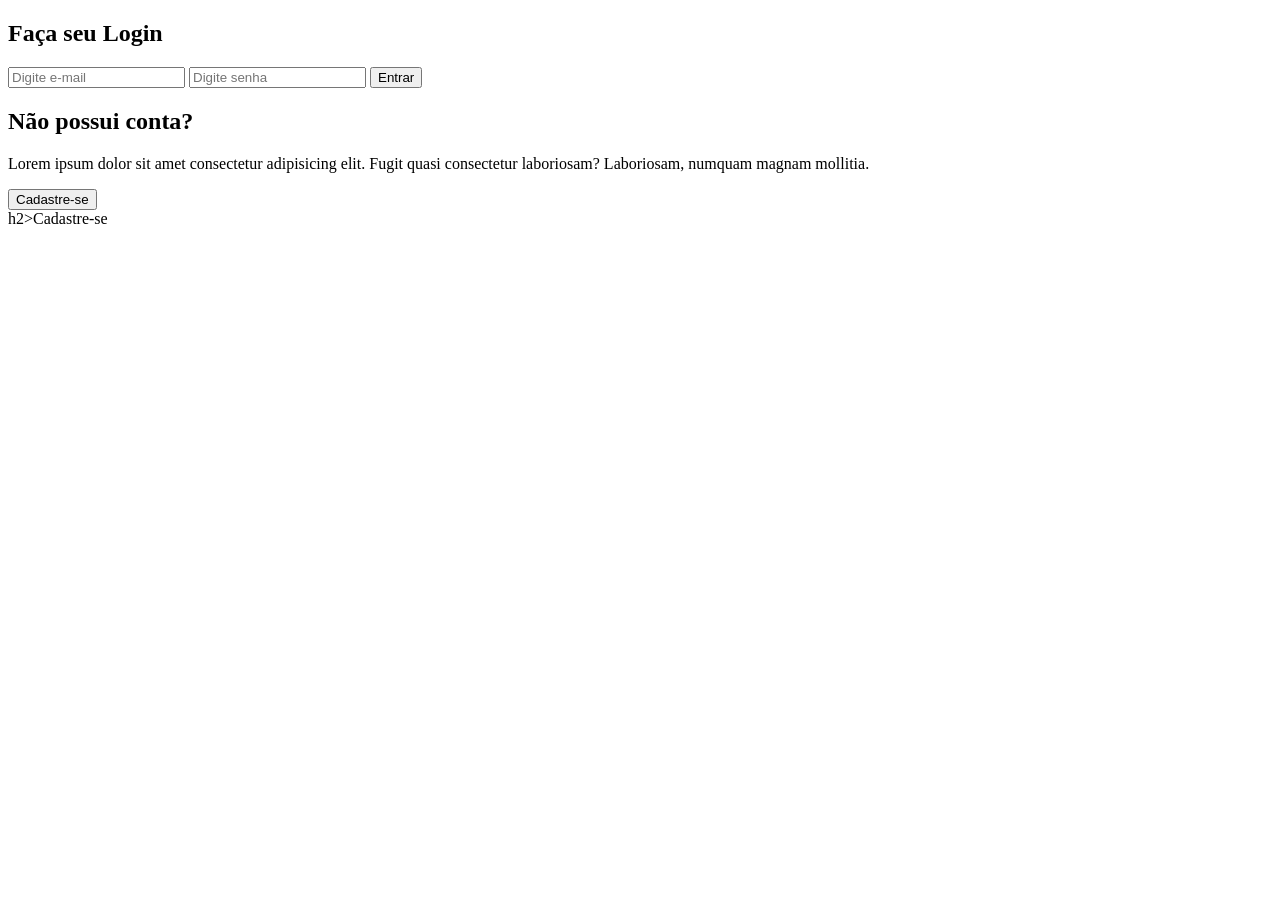
==== interactive-forms/index.html @ 97f94630 "feat (interactive-forms): add html, css and js structure" ====
<!doctype html>
<html lang="pt-BR">
  <head>
    <meta charset="UTF-8" />
    <meta name="viewport" content="width=device-width, initial-scale=1.0" />
    <title>Formulário Interativo</title>
  </head>
  <body>
    <section class="divPai">
      <div class="card">
        <div class="leftContainer">
          <div class="formLogin">
            <h2>Faça seu Login</h2>

            <form>
              <input type="text" placeholder="Digite e-mail" />
              <input type="password" placeholder="Digite senha" />
              <button type="submit">Entrar</button>
            </form>
          </div>

          <div class="containerLogin">
            <h2>Não possui conta?</h2>
            <p>
              Lorem ipsum dolor sit amet consectetur adipisicing elit. Fugit
              quasi consectetur laboriosam? Laboriosam, numquam magnam mollitia.
            </p>

            <button class="btnRegister">Cadastre-se</button>
          </div>
        </div>

        <div class="rightContainer">
          <div class="formCadastro">
            h2>Cadastre-se</h2>
          </div>
        </div>
      </div>
    </section>
  </body>
</html>
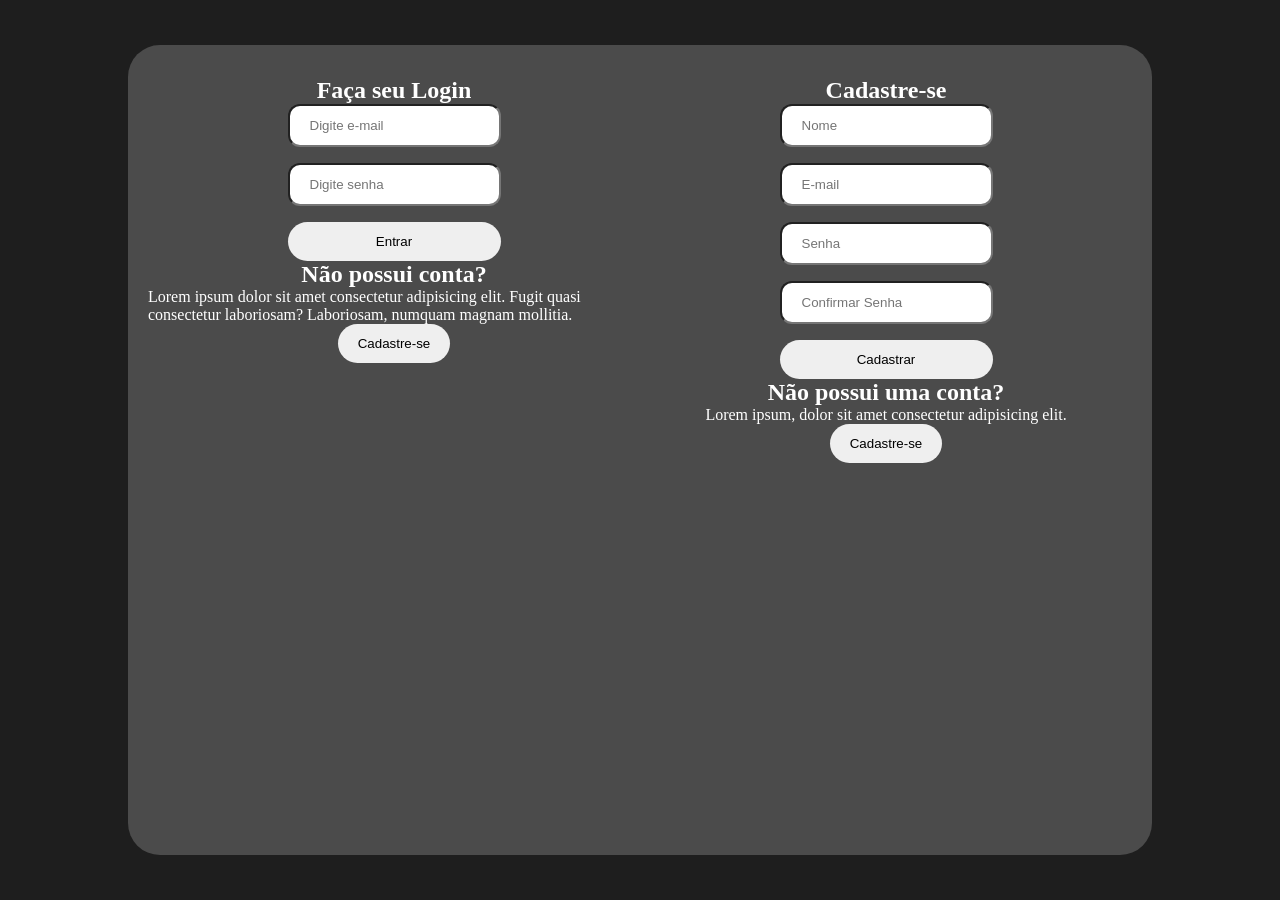
==== commit 30344bbc: "feat (interactive-forms): add initial styles in css" ====
--- a/interactive-forms/index.html
+++ b/interactive-forms/index.html
@@ -4,6 +4,8 @@
     <meta charset="UTF-8" />
     <meta name="viewport" content="width=device-width, initial-scale=1.0" />
     <title>Formulário Interativo</title>
+
+    <link rel="stylesheet" href="style.css" />
   </head>
   <body>
     <section class="divPai">
@@ -32,7 +34,23 @@
 
         <div class="rightContainer">
           <div class="formCadastro">
-            h2>Cadastre-se</h2>
+            <h2>Cadastre-se</h2>
+
+            <form>
+              <input type="text" placeholder="Nome" />
+              <input type="email" placeholder="E-mail" />
+              <input type="password" placeholder="Senha" />
+              <input type="password" placeholder="Confirmar Senha" />
+
+              <button type="submit">Cadastrar</button>
+            </form>
+          </div>
+
+          <div class="facaCadastro">
+            <h2>Não possui uma conta?</h2>
+
+            <p>Lorem ipsum, dolor sit amet consectetur adipisicing elit.</p>
+            <button>Cadastre-se</button>
           </div>
         </div>
       </div>
--- a/interactive-forms/style.css
+++ b/interactive-forms/style.css
@@ -0,0 +1,70 @@
+* {
+  margin: 0;
+  padding: 0;
+  box-sizing: border-box;
+}
+
+body {
+  color: white;
+}
+
+.divPai {
+  width: 100%;
+  height: 100vh;
+  background-color: #1e1e1e;
+
+  display: flex;
+  justify-content: center;
+  align-items: center;
+}
+
+.card {
+  width: 80%;
+  height: 90vh;
+  background-color: rgba(255 255 255 / 0.2);
+  border-radius: 32px;
+  padding: 32px 20px;
+
+  display: flex;
+  justify-self: center;
+  align-items: center;
+  position: relative;
+}
+
+.leftContainer,
+.rightContainer {
+  width: 50%;
+  height: 100%;
+
+  display: flex;
+  flex-direction: column;
+  justify-self: center;
+  align-items: center;
+}
+
+.formLogin,
+.containerLogin,
+.formCadastro,
+.facaCadastro {
+  display: flex;
+  flex-direction: column;
+  justify-content: center;
+  align-items: center;
+}
+
+form {
+  display: flex;
+  flex-direction: column;
+  gap: 16px;
+}
+
+input {
+  padding: 12px 20px;
+  border-radius: 12px;
+}
+
+button {
+  padding: 12px 20px;
+  border-radius: 20px;
+  border: none;
+}
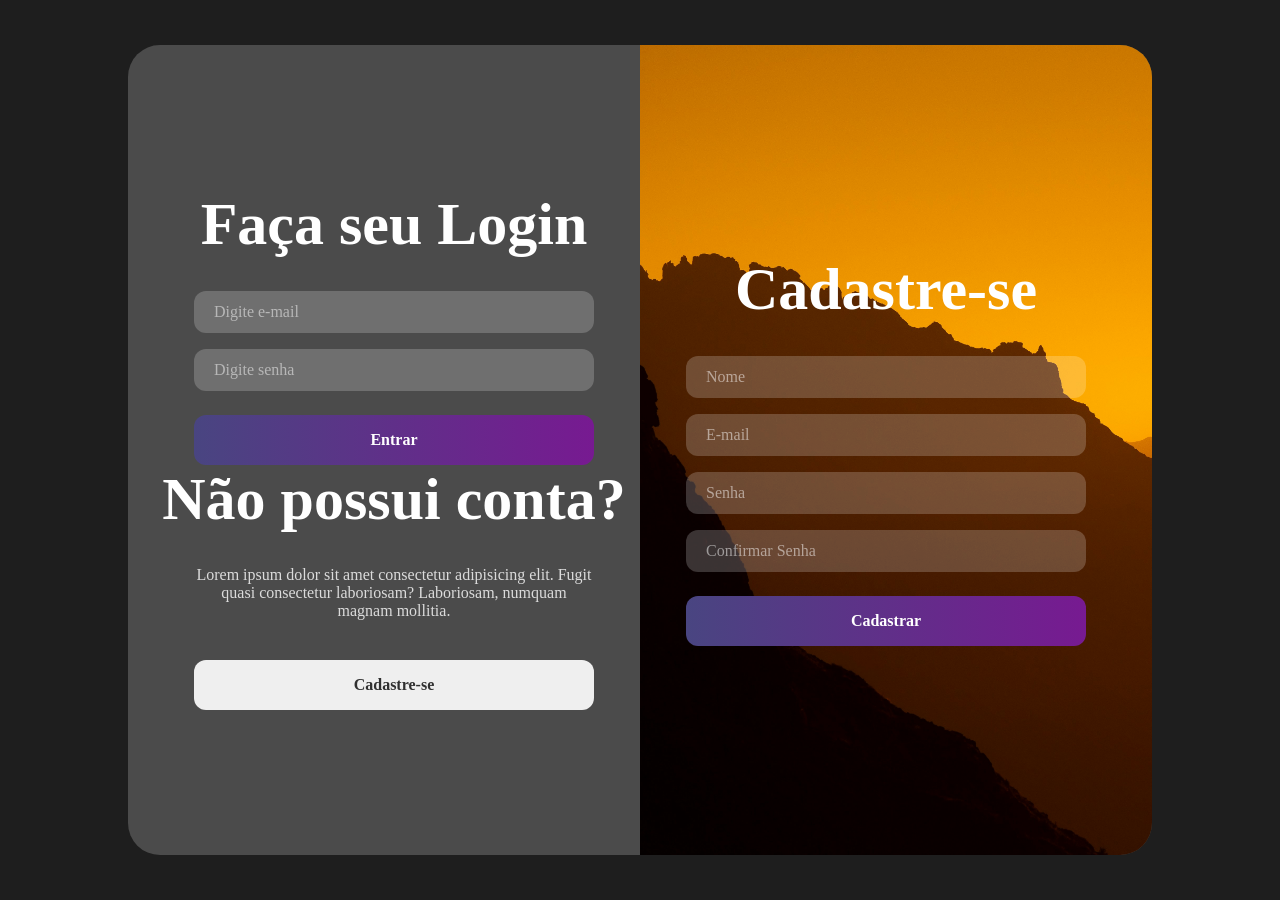
==== commit a6487c4c: "feat(interactive-forms): add login active in css" ====
--- a/interactive-forms/index.html
+++ b/interactive-forms/index.html
@@ -9,7 +9,7 @@
   </head>
   <body>
     <section class="divPai">
-      <div class="card">
+      <div class="card loginActive">
         <div class="leftContainer">
           <div class="formLogin">
             <h2>Faça seu Login</h2>
--- a/interactive-forms/style.css
+++ b/interactive-forms/style.css
@@ -1,11 +1,67 @@
+@import url(assets/styles/font.css);
+
 * {
   margin: 0;
   padding: 0;
   box-sizing: border-box;
+  font-family: 'Nexa';
+  font-weight: 400;
 }
 
 body {
   color: white;
+}
+
+form {
+  display: flex;
+  flex-direction: column;
+  gap: 16px;
+
+  button {
+    background: linear-gradient(90deg, #494581 0%, #771a91 100%);
+    color: #fff;
+  }
+}
+
+input,
+button {
+  padding: 12px 20px;
+  border-radius: 12px;
+  border: none;
+  outline: none;
+  font-size: 16px;
+  width: 400px;
+}
+
+input {
+  background-color: rgba(255 255 255 / 0.2);
+  color: rgba(255 255 255 / 0.8);
+}
+
+input::placeholder {
+  color: rgba(255 255 255 / 0.5);
+}
+
+button {
+  margin-top: 8px;
+  font-weight: 700;
+  color: rgba(0 0 0 /0.8);
+  padding: 16px;
+  cursor: pointer;
+}
+
+h2 {
+  margin-bottom: 32px;
+  font-size: 60px;
+  font-weight: 700;
+  text-align: center;
+}
+
+p {
+  margin-bottom: 32px;
+  width: 400px;
+  text-align: center;
+  color: rgba(255 255 255 / 0.8);
 }
 
 .divPai {
@@ -26,9 +82,11 @@
   padding: 32px 20px;
 
   display: flex;
-  justify-self: center;
+  justify-content: center;
   align-items: center;
   position: relative;
+
+  overflow: hidden;
 }
 
 .leftContainer,
@@ -38,8 +96,10 @@
 
   display: flex;
   flex-direction: column;
-  justify-self: center;
+  justify-content: center;
   align-items: center;
+
+  z-index: 1;
 }
 
 .formLogin,
@@ -52,19 +112,46 @@
   align-items: center;
 }
 
-form {
-  display: flex;
-  flex-direction: column;
-  gap: 16px;
+.facaLogin,
+.facaCadastro {
+  position: absolute;
+
+  h2,
+  p {
+    color: rgba(0 0 0 /0.8);
+  }
+
+  button {
+    background-color: rgba(255 255 255 / 0.2);
+    box-shadow: 0 2px 8px black;
+  }
 }
 
-input {
-  padding: 12px 20px;
-  border-radius: 12px;
+.card::after {
+  width: 100%;
+  height: 100%;
+  content: '';
+  background-image: url('assets/background.jpg');
+  position: absolute;
+  top: 0;
+  right: 0;
+  background-size: cover;
+  background-position: center;
+  z-index: 0;
 }
 
-button {
-  padding: 12px 20px;
-  border-radius: 20px;
-  border: none;
+/* Login Active */
+
+.card.loginActive .facaLogin {
+  opacity: 0;
+  pointer-events: none;
 }
+
+.card.loginActive .facaCadastro {
+  opacity: 0;
+  pointer-events: none;
+}
+
+.card.loginActive::after {
+  transform: translateX(50%);
+}
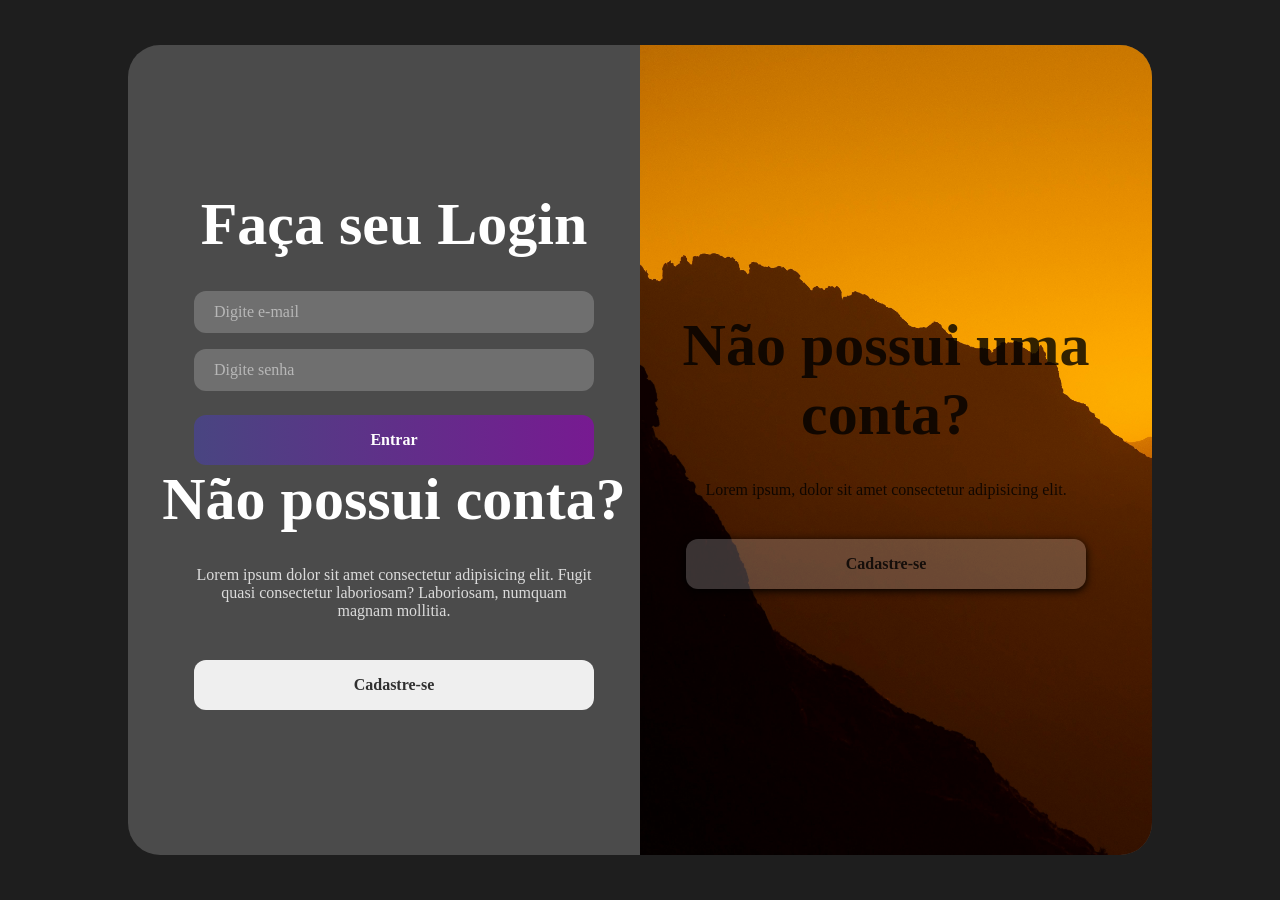
==== commit 24f4223a: "feat(interactive-form): added transitions" ====
--- a/interactive-forms/index.html
+++ b/interactive-forms/index.html
@@ -6,6 +6,7 @@
     <title>Formulário Interativo</title>
 
     <link rel="stylesheet" href="style.css" />
+    <script src="script.js" defer></script>
   </head>
   <body>
     <section class="divPai">
@@ -17,7 +18,7 @@
             <form>
               <input type="text" placeholder="Digite e-mail" />
               <input type="password" placeholder="Digite senha" />
-              <button type="submit">Entrar</button>
+              <button type="submit" class="loginButton">Entrar</button>
             </form>
           </div>
 
--- a/interactive-forms/style.css
+++ b/interactive-forms/style.css
@@ -48,6 +48,11 @@
   color: rgba(0 0 0 /0.8);
   padding: 16px;
   cursor: pointer;
+  transition: all 0.3s;
+}
+
+button:hover {
+  transform: translateY(-2px);
 }
 
 h2 {
@@ -148,6 +153,17 @@
 }
 
 .card.loginActive .facaCadastro {
+  transform: translateX(0);
+  transition: all 0.3s 0.3s;
+  opacity: 1;
+}
+
+.card.loginActive .formLogin {
+  transition: all 0.3s 0.3s;
+  opacity: 1;
+}
+
+.card.loginActive .formCadastro {
   opacity: 0;
   pointer-events: none;
 }
@@ -155,3 +171,56 @@
 .card.loginActive::after {
   transform: translateX(50%);
 }
+
+/* Cadastro Active */
+
+.card.cadastroActive .facaCadastro {
+  opacity: 0;
+  pointer-events: none;
+}
+
+.card.cadastroActive .formLogin {
+  opacity: 0;
+  pointer-events: none;
+}
+
+.card.cadastroActive::after {
+  transform: translateX(50%);
+}
+
+.card.cadastroActive .facaLogin {
+  transform: translateX(0);
+  transition: all 0.3s 0.3s;
+  opacity: 1;
+}
+
+.card.cadastroActive .formCadastro {
+  transition: all 0.3s 0.3s;
+  opacity: 1;
+}
+
+/* Transitions */
+
+.card::after {
+  transition: all 0.5s;
+}
+
+.facaCadastro {
+  transition: all 0.3s 0;
+  transform: translateX(200%);
+}
+
+.formLogin {
+  opacity: 0;
+  transition: all 0.3s 0;
+}
+
+.facaLogin {
+  transition: all 0.3s 0;
+  transform: translateX(-200%);
+}
+
+.formCadastro {
+  opacity: 0;
+  transition: all 0.3s 0;
+}
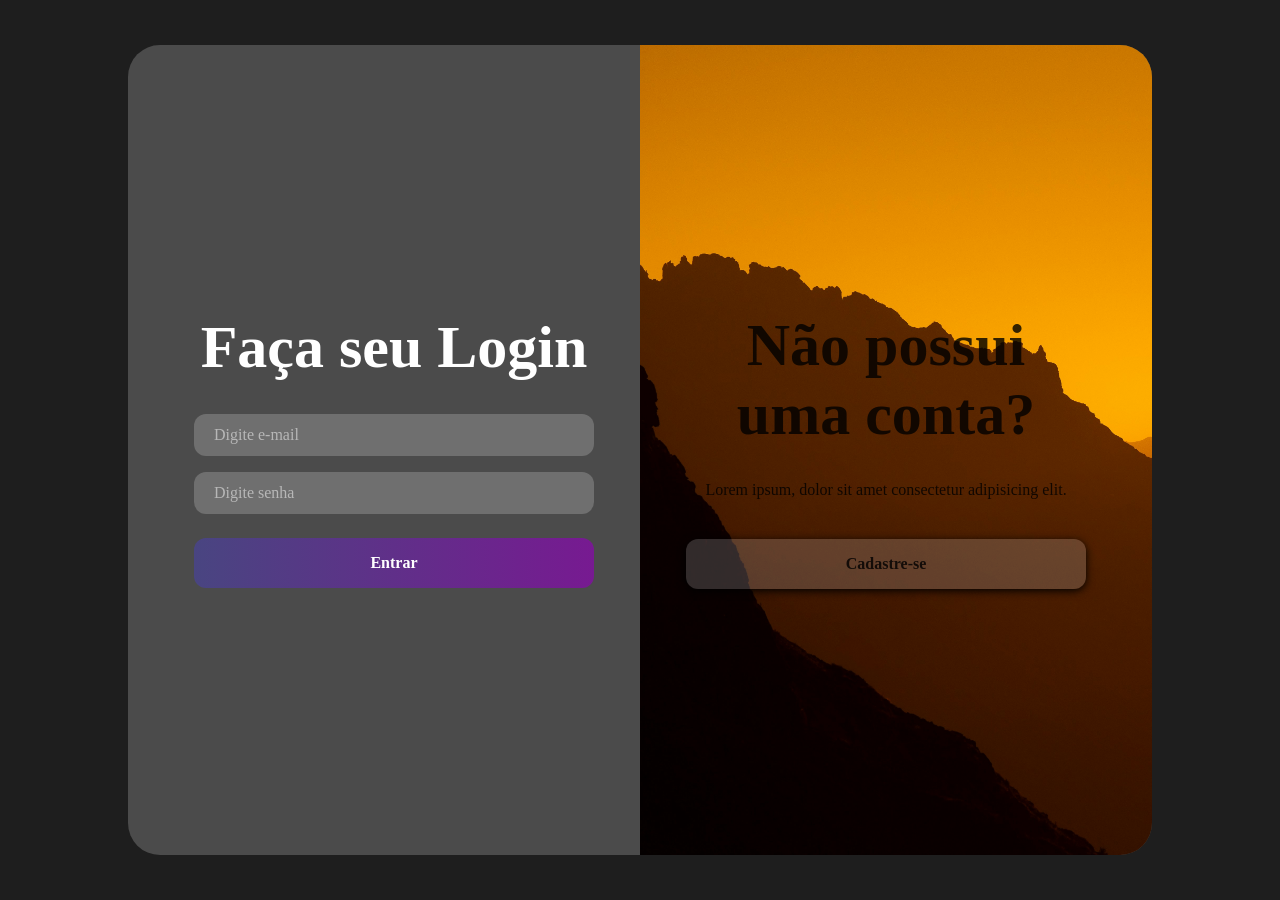
==== commit 9637b881: "fix(interactive forms): fix transitions between login and sign-up" ====
--- a/interactive-forms/index.html
+++ b/interactive-forms/index.html
@@ -18,18 +18,18 @@
             <form>
               <input type="text" placeholder="Digite e-mail" />
               <input type="password" placeholder="Digite senha" />
-              <button type="submit" class="loginButton">Entrar</button>
+              <button type="submit">Entrar</button>
             </form>
           </div>
 
-          <div class="containerLogin">
-            <h2>Não possui conta?</h2>
+          <div class="facaLogin">
+            <h2>Já possui uma conta?</h2>
             <p>
               Lorem ipsum dolor sit amet consectetur adipisicing elit. Fugit
               quasi consectetur laboriosam? Laboriosam, numquam magnam mollitia.
             </p>
 
-            <button class="btnRegister">Cadastre-se</button>
+            <button class="loginButton">Faça login</button>
           </div>
         </div>
 
@@ -48,10 +48,10 @@
           </div>
 
           <div class="facaCadastro">
-            <h2>Não possui uma conta?</h2>
+            <h2>Não possui <br />uma conta?</h2>
 
             <p>Lorem ipsum, dolor sit amet consectetur adipisicing elit.</p>
-            <button>Cadastre-se</button>
+            <button class="btnRegister">Cadastre-se</button>
           </div>
         </div>
       </div>
--- a/interactive-forms/style.css
+++ b/interactive-forms/style.css
@@ -108,7 +108,7 @@
 }
 
 .formLogin,
-.containerLogin,
+.facaLogin,
 .formCadastro,
 .facaCadastro {
   display: flex;
@@ -127,11 +127,12 @@
   }
 
   button {
-    background-color: rgba(255 255 255 / 0.2);
+    background-color: rgba(213, 212, 212, 0.2);
     box-shadow: 0 2px 8px black;
   }
 }
 
+/* Background */
 .card::after {
   width: 100%;
   height: 100%;
@@ -139,7 +140,7 @@
   background-image: url('assets/background.jpg');
   position: absolute;
   top: 0;
-  right: 0;
+  left: 0;
   background-size: cover;
   background-position: center;
   z-index: 0;
@@ -185,7 +186,7 @@
 }
 
 .card.cadastroActive::after {
-  transform: translateX(50%);
+  transform: translateX(-50%);
 }
 
 .card.cadastroActive .facaLogin {
